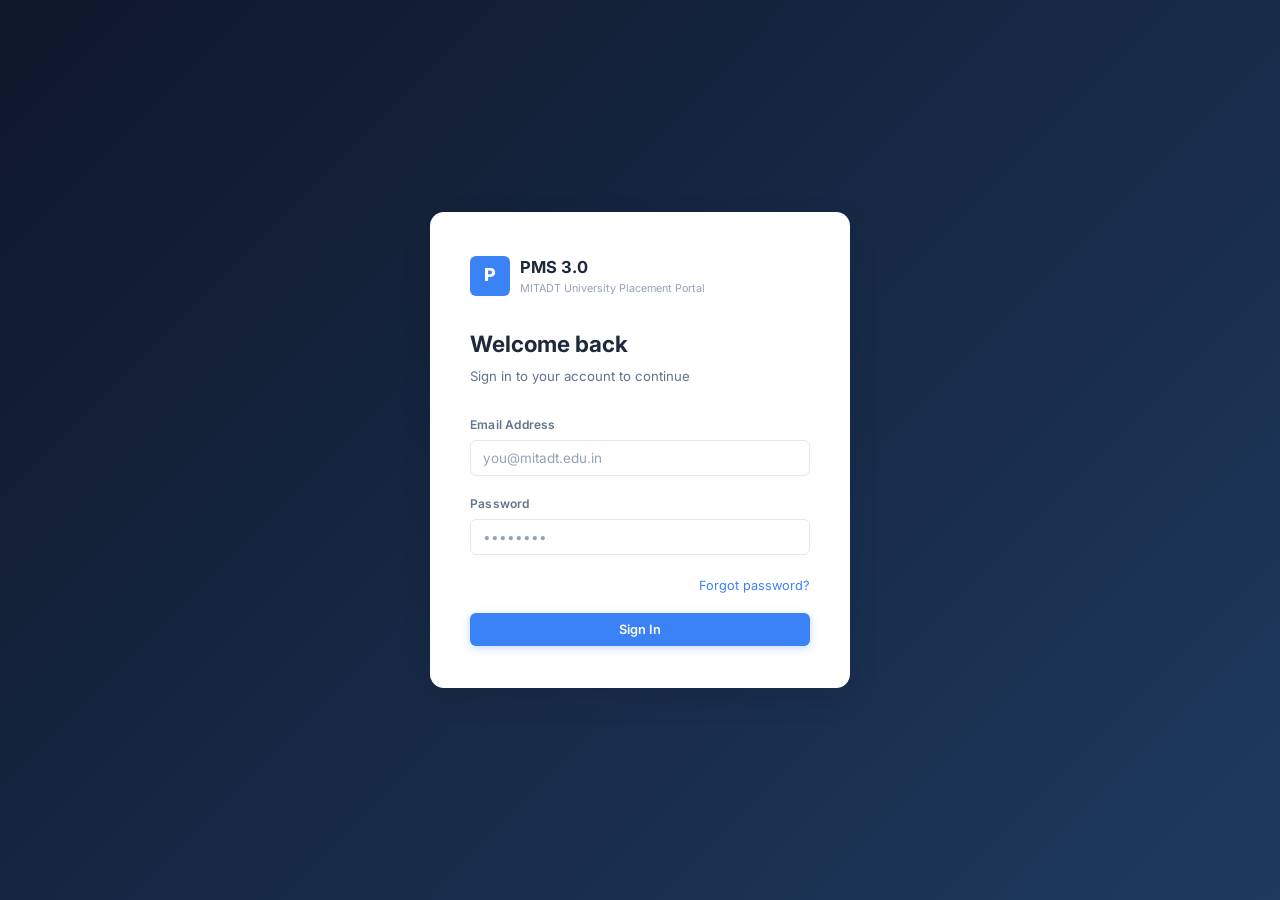
==== frontend/admin-users.html @ 8b7029ff "v3.0 — Full rewrite: batches, classes, notifications, extended profiles, new UI, admin bootstrap, fo" ====
<!DOCTYPE html>
<html lang="en">
<head>
  <meta charset="UTF-8">
  <meta name="viewport" content="width=device-width, initial-scale=1.0">
  <title>User Management — PMS 3.0</title>
  <link rel="stylesheet" href="style.css">
</head>
<body>
  <div class="toast-container" id="toast-container"></div>
  <div class="modal-overlay" id="modal-overlay"><div class="modal" id="modal-content"></div></div>
  <div id="app"></div>
  <script src="common.js"></script>
  <script>
  (async () => {
    const u = auth.getUser();
    if (!u || u.role !== 'admin') { location.href = 'dashboard.html'; return; }
    if (!initPage('admin-users', 'User Management', 'Create and manage all user accounts',
      `<button class="btn btn-primary" id="add-user-btn">${IC.plus} Add User</button>`)) return;

    async function loadUsers() {
      try {
        const users = await api('/admin/users');
        pb().innerHTML = `
          <div class="toolbar">
            <select class="form-control" id="role-filter">
              <option value="">All Roles</option>
              <option value="admin">Admin</option>
              <option value="trainer">Trainer</option>
              <option value="student">Student</option>
            </select>
            <span class="text-muted text-sm toolbar-spacer">${users.length} user(s)</span>
          </div>
          <div class="table-wrapper">
            <table>
              <thead><tr><th>Name</th><th>Email</th><th>Role</th><th>Password</th><th>Created</th><th>Actions</th></tr></thead>
              <tbody id="users-tbody">
                ${renderRows(users)}
              </tbody>
            </table>
          </div>`;

        document.getElementById('role-filter').onchange = async function() {
          const role = this.value;
          const filtered = role ? users.filter(u => u.role === role) : users;
          document.getElementById('users-tbody').innerHTML = renderRows(filtered);
          attachActions();
        };
        attachActions();
      } catch(e) {
        pb().innerHTML = `<div class="empty-state"><h3>Error</h3><p>${e.message}</p></div>`;
      }
    }

    function renderRows(users) {
      if (!users.length) return '<tr><td colspan="6" class="text-center text-muted" style="padding:30px">No users found</td></tr>';
      return users.map(u => `<tr>
        <td><strong>${u.full_name || '—'}</strong></td>
        <td>${u.email}</td>
        <td>${statusBadge(u.role)}</td>
        <td>${u.must_change_password ? '<span class="badge badge-orange">Pending</span>' : '<span class="badge badge-green">Set</span>'}</td>
        <td class="text-muted text-sm">${fmtDate(u.created_at)}</td>
        <td>
          <button class="btn btn-sm btn-danger del-user" data-id="${u.id}" data-name="${u.full_name||u.email}">${IC.trash}</button>
        </td>
      </tr>`).join('');
    }

    function attachActions() {
      document.querySelectorAll('.del-user').forEach(btn => {
        btn.onclick = async () => {
          if (!confirm(`Delete user "${btn.dataset.name}"? This is permanent.`)) return;
          try {
            await api(`/admin/users/${btn.dataset.id}`, { method: 'DELETE' });
            toast('User deleted', 'success'); loadUsers();
          } catch(e) { toast(e.message, 'error'); }
        };
      });
    }

    document.getElementById('add-user-btn').onclick = () => {
      openModal(`<h2>Add New User</h2>
        <div class="form-row">
          <div class="form-group"><label>Full Name</label><input class="form-control" id="nu-name" placeholder="John Doe"></div>
          <div class="form-group"><label>Email</label><input type="email" class="form-control" id="nu-email" placeholder="john@mitadt.edu.in"></div>
        </div>
        <div class="form-group"><label>Role</label>
          <select class="form-control" id="nu-role">
            <option value="student">Student</option>
            <option value="trainer">Trainer</option>
            <option value="admin">Admin</option>
          </select>
        </div>
        <div id="student-extras">
          <div class="form-row">
            <div class="form-group"><label>Enrollment Number</label><input class="form-control" id="nu-enroll" placeholder="MIT2024001"></div>
            <div class="form-group"><label>Branch</label><input class="form-control" id="nu-branch" placeholder="Computer Science"></div>
          </div>
        </div>
        <div class="card mt-1" style="background:#eff6ff;border-color:#bfdbfe;padding:12px">
          <p class="text-sm" style="color:#1d4ed8">Default password = first name (lowercase). User must change it on first login.</p>
        </div>
        <div class="modal-actions">
          <button class="btn btn-secondary" onclick="closeModal()">Cancel</button>
          <button class="btn btn-primary" id="nu-save">Create User</button>
        </div>`);

      document.getElementById('nu-role').onchange = function() {
        document.getElementById('student-extras').classList.toggle('hidden', this.value !== 'student');
      };

      document.getElementById('nu-save').onclick = async () => {
        const full_name = document.getElementById('nu-name').value.trim();
        const email = document.getElementById('nu-email').value.trim();
        const role = document.getElementById('nu-role').value;
        const enrollment_number = document.getElementById('nu-enroll')?.value.trim() || null;
        const branch = document.getElementById('nu-branch')?.value.trim() || null;
        if (!full_name || !email) return toast('Name and email required', 'error');
        try {
          await api('/admin/users', { method: 'POST', body: JSON.stringify({ full_name, email, role, enrollment_number, branch }) });
          toast(`${role} account created! Default password: ${full_name.split(' ')[0].toLowerCase()}`, 'success');
          closeModal(); loadUsers();
        } catch(e) { toast(e.message, 'error'); }
      };
    };

    await loadUsers();
  })();
  </script>
</body>
</html>
---- frontend/style.css ----
@import url('https://fonts.googleapis.com/css2?family=Inter:wght@300;400;500;600;700;800&display=swap');
*,*::before,*::after{box-sizing:border-box;margin:0;padding:0}

:root{
  --white:#ffffff;
  --bg:#f4f6fb;
  --bg-card:#ffffff;
  --sidebar:#0f172a;
  --sidebar-hover:rgba(255,255,255,0.07);
  --sidebar-active:rgba(59,130,246,0.2);
  --text:#1e293b;
  --text-secondary:#64748b;
  --text-muted:#94a3b8;
  --text-sidebar:#cbd5e1;
  --border:#e2e8f0;
  --blue:#3b82f6;
  --blue-dark:#2563eb;
  --blue-light:#eff6ff;
  --green:#10b981;
  --red:#ef4444;
  --orange:#f59e0b;
  --purple:#8b5cf6;
  --cyan:#06b6d4;
  --shadow-sm:0 1px 3px rgba(0,0,0,0.06),0 1px 2px rgba(0,0,0,0.04);
  --shadow-md:0 4px 12px rgba(0,0,0,0.08);
  --shadow-lg:0 10px 30px rgba(0,0,0,0.1);
  --radius-sm:6px;
  --radius-md:10px;
  --radius-lg:14px;
  --transition:0.18s ease;
  --sidebar-w:240px;
}

html{font-size:15px}
body{font-family:'Inter',-apple-system,sans-serif;background:var(--bg);color:var(--text);min-height:100vh;line-height:1.6}
::-webkit-scrollbar{width:5px;height:5px}
::-webkit-scrollbar-track{background:transparent}
::-webkit-scrollbar-thumb{background:#cbd5e1;border-radius:3px}

/* ── Auth ── */
.auth-wrapper{min-height:100vh;display:flex;align-items:center;justify-content:center;background:linear-gradient(135deg,#0f172a 0%,#1e3a5f 100%)}
.auth-card{background:var(--white);border-radius:var(--radius-lg);padding:42px 40px;width:100%;max-width:420px;box-shadow:var(--shadow-lg)}
.auth-logo{display:flex;align-items:center;gap:10px;margin-bottom:28px}
.auth-logo .logo-icon{width:40px;height:40px;background:var(--blue);border-radius:var(--radius-sm);display:flex;align-items:center;justify-content:center;color:#fff;font-size:1.2rem;font-weight:800}
.auth-logo .logo-text{font-size:1.1rem;font-weight:700;color:var(--text)}
.auth-logo .logo-text span{display:block;font-size:0.72rem;font-weight:400;color:var(--text-muted)}
.auth-card h1{font-size:1.5rem;font-weight:700;color:var(--text);margin-bottom:4px}
.auth-card .subtitle{color:var(--text-secondary);font-size:0.88rem;margin-bottom:28px}
.auth-link{color:var(--blue);text-decoration:none;font-size:0.85rem;cursor:pointer}
.auth-link:hover{text-decoration:underline}
.forgot-link{text-align:right;margin-top:-12px;margin-bottom:16px}

/* ── App Layout ── */
.sidebar{width:var(--sidebar-w);background:var(--sidebar);position:fixed;top:0;left:0;bottom:0;display:flex;flex-direction:column;z-index:100;transition:transform var(--transition)}
.sidebar-brand{padding:20px 16px;border-bottom:1px solid rgba(255,255,255,0.06)}
.sidebar-brand .brand-row{display:flex;align-items:center;gap:10px}
.sidebar-brand .b-icon{width:34px;height:34px;background:var(--blue);border-radius:var(--radius-sm);display:flex;align-items:center;justify-content:center;font-size:1rem;font-weight:800;color:#fff;flex-shrink:0}
.sidebar-brand .b-name{font-size:0.95rem;font-weight:700;color:#fff}
.sidebar-brand .b-sub{font-size:0.7rem;color:var(--text-sidebar);opacity:0.7;margin-top:1px}
.sidebar-nav{flex:1;padding:12px 8px;overflow-y:auto;display:flex;flex-direction:column;gap:2px}
.nav-section{font-size:0.68rem;font-weight:600;color:rgba(255,255,255,0.3);text-transform:uppercase;letter-spacing:1px;padding:12px 10px 4px}
.nav-item{display:flex;align-items:center;gap:10px;padding:9px 12px;border-radius:var(--radius-sm);color:var(--text-sidebar);text-decoration:none;font-size:0.87rem;font-weight:500;transition:all var(--transition);cursor:pointer;border:none;background:none;width:100%;text-align:left}
.nav-item:hover{background:var(--sidebar-hover);color:#fff}
.nav-item.active{background:var(--sidebar-active);color:var(--blue)}
.nav-item svg{width:17px;height:17px;flex-shrink:0;opacity:0.8}
.nav-item.active svg{opacity:1}

.sidebar-footer{padding:12px 8px;border-top:1px solid rgba(255,255,255,0.06)}
.user-chip{display:flex;align-items:center;gap:10px;padding:10px 12px;border-radius:var(--radius-sm);background:rgba(255,255,255,0.05);cursor:pointer}
.user-avatar{width:32px;height:32px;border-radius:50%;background:var(--blue);display:flex;align-items:center;justify-content:center;font-weight:700;font-size:0.8rem;color:#fff;flex-shrink:0}
.user-info .uname{font-size:0.82rem;font-weight:600;color:#fff;overflow:hidden;text-overflow:ellipsis;white-space:nowrap;max-width:140px}
.user-info .urole{font-size:0.68rem;color:var(--text-sidebar);opacity:0.7;text-transform:capitalize}

/* ── Main ── */
.main-content{margin-left:var(--sidebar-w);min-height:100vh}
.page-header{padding:22px 28px 18px;background:var(--white);border-bottom:1px solid var(--border);display:flex;align-items:center;justify-content:space-between;flex-wrap:wrap;gap:12px;position:sticky;top:0;z-index:50}
.page-header-left h1{font-size:1.3rem;font-weight:700;color:var(--text)}
.page-header-left p{font-size:0.82rem;color:var(--text-secondary);margin-top:1px}
.page-body{padding:24px 28px 60px}

/* ── Forms ── */
.form-group{margin-bottom:18px}
.form-group label{display:block;font-size:0.8rem;font-weight:600;color:var(--text-secondary);margin-bottom:6px;letter-spacing:0.2px}
.form-control{width:100%;padding:9px 12px;background:var(--white);border:1.5px solid var(--border);border-radius:var(--radius-sm);color:var(--text);font-family:inherit;font-size:0.9rem;transition:border-color var(--transition),box-shadow var(--transition);outline:none}
.form-control:focus{border-color:var(--blue);box-shadow:0 0 0 3px rgba(59,130,246,0.12)}
.form-control::placeholder{color:var(--text-muted)}
select.form-control{appearance:none;background-image:url("data:image/svg+xml,%3Csvg xmlns='http://www.w3.org/2000/svg' width='12' height='12' fill='%2364748b' viewBox='0 0 16 16'%3E%3Cpath d='M8 11L3 6h10z'/%3E%3C/svg%3E");background-repeat:no-repeat;background-position:right 10px center;padding-right:32px}
select.form-control option{background:#fff;color:var(--text)}
.form-row{display:grid;grid-template-columns:1fr 1fr;gap:14px}
textarea.form-control{resize:vertical;min-height:80px}

/* ── Buttons ── */
.btn{display:inline-flex;align-items:center;justify-content:center;gap:7px;padding:9px 18px;border-radius:var(--radius-sm);font-family:inherit;font-size:0.85rem;font-weight:600;cursor:pointer;transition:all var(--transition);border:none;outline:none;text-decoration:none;white-space:nowrap}
.btn-primary{background:var(--blue);color:#fff;box-shadow:0 2px 8px rgba(59,130,246,0.3)}
.btn-primary:hover{background:var(--blue-dark);box-shadow:0 4px 12px rgba(59,130,246,0.4)}
.btn-secondary{background:var(--white);color:var(--text);border:1.5px solid var(--border)}
.btn-secondary:hover{background:var(--bg);border-color:#cbd5e1}
.btn-danger{background:#fef2f2;color:var(--red);border:1.5px solid #fecaca}
.btn-danger:hover{background:#fee2e2}
.btn-success{background:#f0fdf4;color:var(--green);border:1.5px solid #bbf7d0}
.btn-sm{padding:6px 12px;font-size:0.78rem}
.btn-block{width:100%}
.btn:disabled{opacity:0.5;cursor:not-allowed}
.btn-group{display:flex;gap:8px;flex-wrap:wrap;align-items:center}

/* ── Cards ── */
.card{background:var(--bg-card);border:1px solid var(--border);border-radius:var(--radius-lg);padding:22px;box-shadow:var(--shadow-sm)}
.card-header{display:flex;align-items:center;justify-content:space-between;margin-bottom:16px}
.card-header h3{font-size:1rem;font-weight:600;color:var(--text)}

/* ── Stat Cards ── */
.stats-grid{display:grid;grid-template-columns:repeat(auto-fill,minmax(200px,1fr));gap:16px;margin-bottom:24px}
.stat-card{background:var(--bg-card);border:1px solid var(--border);border-radius:var(--radius-lg);padding:20px;box-shadow:var(--shadow-sm);transition:box-shadow var(--transition)}
.stat-card:hover{box-shadow:var(--shadow-md)}
.stat-icon{width:40px;height:40px;border-radius:var(--radius-md);display:flex;align-items:center;justify-content:center;font-size:1.1rem;margin-bottom:12px}
.stat-value{font-size:1.7rem;font-weight:800;color:var(--text);line-height:1}
.stat-label{font-size:0.78rem;color:var(--text-secondary);margin-top:4px}
.stat-trend{font-size:0.75rem;margin-top:6px;font-weight:500}

/* ── Tables ── */
.table-wrapper{overflow-x:auto;border-radius:var(--radius-lg);border:1px solid var(--border);background:var(--bg-card)}
table{width:100%;border-collapse:collapse}
thead th{background:#f8fafc;padding:11px 14px;text-align:left;font-size:0.76rem;font-weight:600;color:var(--text-secondary);text-transform:uppercase;letter-spacing:0.6px;border-bottom:1px solid var(--border);white-space:nowrap}
tbody td{padding:12px 14px;font-size:0.87rem;color:var(--text);border-bottom:1px solid #f1f5f9}
tbody tr:hover{background:#f8fafc}
tbody tr:last-child td{border-bottom:none}

/* ── Badges ── */
.badge{display:inline-flex;align-items:center;padding:3px 9px;border-radius:20px;font-size:0.71rem;font-weight:600;text-transform:capitalize;white-space:nowrap}
.badge-green{background:#dcfce7;color:#15803d}
.badge-red{background:#fee2e2;color:#b91c1c}
.badge-orange{background:#fef3c7;color:#b45309}
.badge-blue{background:#dbeafe;color:#1d4ed8}
.badge-purple{background:#ede9fe;color:#6d28d9}
.badge-cyan{background:#cffafe;color:#0e7490}
.badge-gray{background:#f1f5f9;color:#475569}

/* ── Modal ── */
.modal-overlay{position:fixed;inset:0;background:rgba(15,23,42,0.5);backdrop-filter:blur(3px);display:flex;align-items:center;justify-content:center;z-index:1000;opacity:0;visibility:hidden;transition:all var(--transition)}
.modal-overlay.active{opacity:1;visibility:visible}
.modal{background:var(--white);border-radius:var(--radius-lg);padding:28px;width:90%;max-width:500px;max-height:88vh;overflow-y:auto;box-shadow:var(--shadow-lg);transform:translateY(16px);transition:transform var(--transition)}
.modal-overlay.active .modal{transform:translateY(0)}
.modal h2{font-size:1.1rem;font-weight:700;margin-bottom:20px;color:var(--text)}
.modal-actions{display:flex;gap:10px;justify-content:flex-end;margin-top:22px;padding-top:16px;border-top:1px solid var(--border)}
.modal-lg{max-width:700px}

/* ── Toast ── */
.toast-container{position:fixed;top:18px;right:18px;z-index:2000;display:flex;flex-direction:column;gap:8px}
.toast{padding:12px 18px;border-radius:var(--radius-md);font-size:0.85rem;font-weight:500;box-shadow:var(--shadow-md);animation:slideInToast 0.25s ease-out;max-width:340px;border-left:3px solid transparent}
.toast-success{background:#f0fdf4;color:#15803d;border-color:var(--green)}
.toast-error{background:#fef2f2;color:#b91c1c;border-color:var(--red)}
.toast-info{background:#eff6ff;color:#1d4ed8;border-color:var(--blue)}
@keyframes slideInToast{from{transform:translateX(110%);opacity:0}to{transform:translateX(0);opacity:1}}

/* ── Loading ── */
.spinner{width:32px;height:32px;border:2.5px solid var(--border);border-top-color:var(--blue);border-radius:50%;animation:spin 0.65s linear infinite;margin:40px auto}
@keyframes spin{to{transform:rotate(360deg)}}
.loading-overlay{display:flex;align-items:center;justify-content:center;padding:60px;flex-direction:column;gap:12px;color:var(--text-secondary);font-size:0.85rem}

/* ── Empty State ── */
.empty-state{text-align:center;padding:56px 20px;color:var(--text-muted)}
.empty-state .empty-icon{font-size:2.5rem;margin-bottom:14px;opacity:0.5}
.empty-state h3{font-size:1.05rem;color:var(--text-secondary);margin-bottom:6px;font-weight:600}
.empty-state p{font-size:0.85rem}

/* ── Toolbar ── */
.toolbar{display:flex;align-items:center;gap:10px;margin-bottom:18px;flex-wrap:wrap}
.toolbar .form-control{max-width:200px}
.toolbar-spacer{flex:1}

/* ── Tabs ── */
.tabs{display:flex;gap:0;border-bottom:2px solid var(--border);margin-bottom:22px}
.tab-btn{padding:9px 18px;background:none;border:none;color:var(--text-secondary);font-family:inherit;font-size:0.87rem;font-weight:500;cursor:pointer;position:relative;transition:color var(--transition)}
.tab-btn:hover{color:var(--text)}
.tab-btn.active{color:var(--blue);font-weight:600}
.tab-btn.active::after{content:'';position:absolute;bottom:-2px;left:0;right:0;height:2px;background:var(--blue);border-radius:2px 2px 0 0}

/* ── Notification Card ── */
.notif-card{background:var(--bg-card);border:1px solid var(--border);border-radius:var(--radius-md);padding:14px 16px;display:flex;gap:12px;align-items:flex-start;transition:box-shadow var(--transition)}
.notif-card:hover{box-shadow:var(--shadow-sm)}
.notif-card.unread{border-left:3px solid var(--blue);background:#fafcff}
.notif-dot{width:8px;height:8px;border-radius:50%;background:var(--blue);flex-shrink:0;margin-top:6px}
.notif-body .notif-title{font-size:0.9rem;font-weight:600;color:var(--text)}
.notif-body .notif-msg{font-size:0.82rem;color:var(--text-secondary);margin-top:2px}
.notif-body .notif-meta{font-size:0.72rem;color:var(--text-muted);margin-top:6px}
.notif-list{display:flex;flex-direction:column;gap:8px}

/* ── Batch / Class Cards ── */
.batch-card{background:var(--bg-card);border:1px solid var(--border);border-radius:var(--radius-lg);padding:20px;box-shadow:var(--shadow-sm);transition:box-shadow var(--transition)}
.batch-card:hover{box-shadow:var(--shadow-md)}
.batch-card .batch-name{font-size:1.05rem;font-weight:700;color:var(--text)}
.batch-card .batch-meta{font-size:0.82rem;color:var(--text-secondary);margin-top:4px}
.batch-card .batch-footer{display:flex;align-items:center;justify-content:space-between;margin-top:14px;padding-top:12px;border-top:1px solid var(--border)}
.grid-2{display:grid;grid-template-columns:repeat(auto-fill,minmax(260px,1fr));gap:16px}
.grid-3{display:grid;grid-template-columns:repeat(auto-fill,minmax(300px,1fr));gap:16px}

/* ── Profile ── */
.profile-hero{background:linear-gradient(135deg,#0f172a 0%,#1e3a5f 100%);border-radius:var(--radius-lg);padding:28px;display:flex;gap:20px;align-items:flex-start;margin-bottom:22px}
.profile-avatar-lg{width:72px;height:72px;border-radius:50%;background:var(--blue);display:flex;align-items:center;justify-content:center;font-size:1.8rem;font-weight:800;color:#fff;flex-shrink:0;border:3px solid rgba(255,255,255,0.2)}
.profile-hero-info h2{font-size:1.3rem;font-weight:700;color:#fff}
.profile-hero-info p{font-size:0.85rem;color:rgba(255,255,255,0.6);margin-top:2px}
.profile-hero-info .hero-badges{display:flex;gap:8px;margin-top:10px;flex-wrap:wrap}
.profile-section{background:var(--bg-card);border:1px solid var(--border);border-radius:var(--radius-lg);padding:22px;margin-bottom:16px}
.profile-section h3{font-size:0.95rem;font-weight:600;color:var(--text);margin-bottom:16px;padding-bottom:10px;border-bottom:1px solid var(--border)}
.profile-grid{display:grid;grid-template-columns:1fr 1fr;gap:14px}
.profile-field label{font-size:0.72rem;font-weight:600;color:var(--text-muted);text-transform:uppercase;letter-spacing:0.5px;display:block;margin-bottom:3px}
.profile-field .value{font-size:0.9rem;color:var(--text);font-weight:500}
.profile-field .value a{color:var(--blue);text-decoration:none}
.profile-field .value a:hover{text-decoration:underline}
.json-item{background:var(--bg);border:1px solid var(--border);border-radius:var(--radius-sm);padding:12px;margin-bottom:8px;position:relative}
.json-item-title{font-weight:600;font-size:0.88rem;color:var(--text)}
.json-item-sub{font-size:0.8rem;color:var(--text-secondary);margin-top:2px}
.json-item-remove{position:absolute;top:8px;right:8px;background:none;border:none;color:var(--red);cursor:pointer;font-size:1rem;padding:2px 6px}

/* ── Drive Cards ── */
.drives-grid{display:grid;grid-template-columns:repeat(auto-fill,minmax(300px,1fr));gap:16px}
.drive-card{background:var(--bg-card);border:1px solid var(--border);border-radius:var(--radius-lg);padding:20px;box-shadow:var(--shadow-sm);transition:box-shadow var(--transition)}
.drive-card:hover{box-shadow:var(--shadow-md)}
.drive-company{font-size:1.05rem;font-weight:700;color:var(--text)}
.drive-role{font-size:0.85rem;color:var(--text-secondary);margin-top:2px;margin-bottom:12px}
.drive-meta{display:grid;grid-template-columns:1fr 1fr;gap:8px;margin-bottom:14px}
.drive-meta-item span{display:block;font-size:0.68rem;color:var(--text-muted);text-transform:uppercase;letter-spacing:0.4px}
.drive-meta-item .val{font-size:0.88rem;font-weight:600;color:var(--text)}

/* ── Charts ── */
.charts-grid{display:grid;grid-template-columns:1fr 1fr;gap:18px;margin-top:20px}
.chart-card{background:var(--bg-card);border:1px solid var(--border);border-radius:var(--radius-lg);padding:22px;box-shadow:var(--shadow-sm)}
.chart-card h3{font-size:0.95rem;font-weight:600;margin-bottom:16px;color:var(--text)}
.chart-card canvas{width:100%!important}

/* ── Page transition ── */
.page-enter{animation:fadeUp 0.28s ease-out}
@keyframes fadeUp{from{opacity:0;transform:translateY(10px)}to{opacity:1;transform:translateY(0)}}

/* ── Mobile ── */
.mobile-toggle{display:none;position:fixed;top:14px;left:14px;z-index:200;background:var(--sidebar);border:none;border-radius:var(--radius-sm);padding:8px;color:#fff;cursor:pointer}
.sidebar-backdrop{display:none;position:fixed;inset:0;background:rgba(0,0,0,0.4);z-index:99}
@media(max-width:768px){
  .mobile-toggle{display:flex}
  .sidebar{transform:translateX(-100%)}
  .sidebar.open{transform:translateX(0)}
  .sidebar-backdrop.active{display:block}
  .main-content{margin-left:0}
  .page-header{padding:16px 16px 14px;padding-left:52px}
  .page-body{padding:16px 14px 50px}
  .stats-grid{grid-template-columns:1fr 1fr}
  .form-row,.profile-grid,.charts-grid{grid-template-columns:1fr}
  .drives-grid,.grid-2,.grid-3{grid-template-columns:1fr}
}
@media(max-width:480px){.stats-grid{grid-template-columns:1fr}}

/* ── Utilities ── */
.hidden{display:none!important}
.mt-1{margin-top:8px}.mt-2{margin-top:16px}.mt-3{margin-top:24px}
.mb-1{margin-bottom:8px}.mb-2{margin-bottom:16px}.mb-3{margin-bottom:24px}
.text-center{text-align:center}.text-right{text-align:right}
.text-muted{color:var(--text-muted)}.text-sm{font-size:0.8rem}
.text-blue{color:var(--blue)}.text-green{color:var(--green)}.text-red{color:var(--red)}
.flex-between{display:flex;align-items:center;justify-content:space-between}
.flex-center{display:flex;align-items:center;gap:8px}
.w-full{width:100%}
.divider{height:1px;background:var(--border);margin:16px 0}
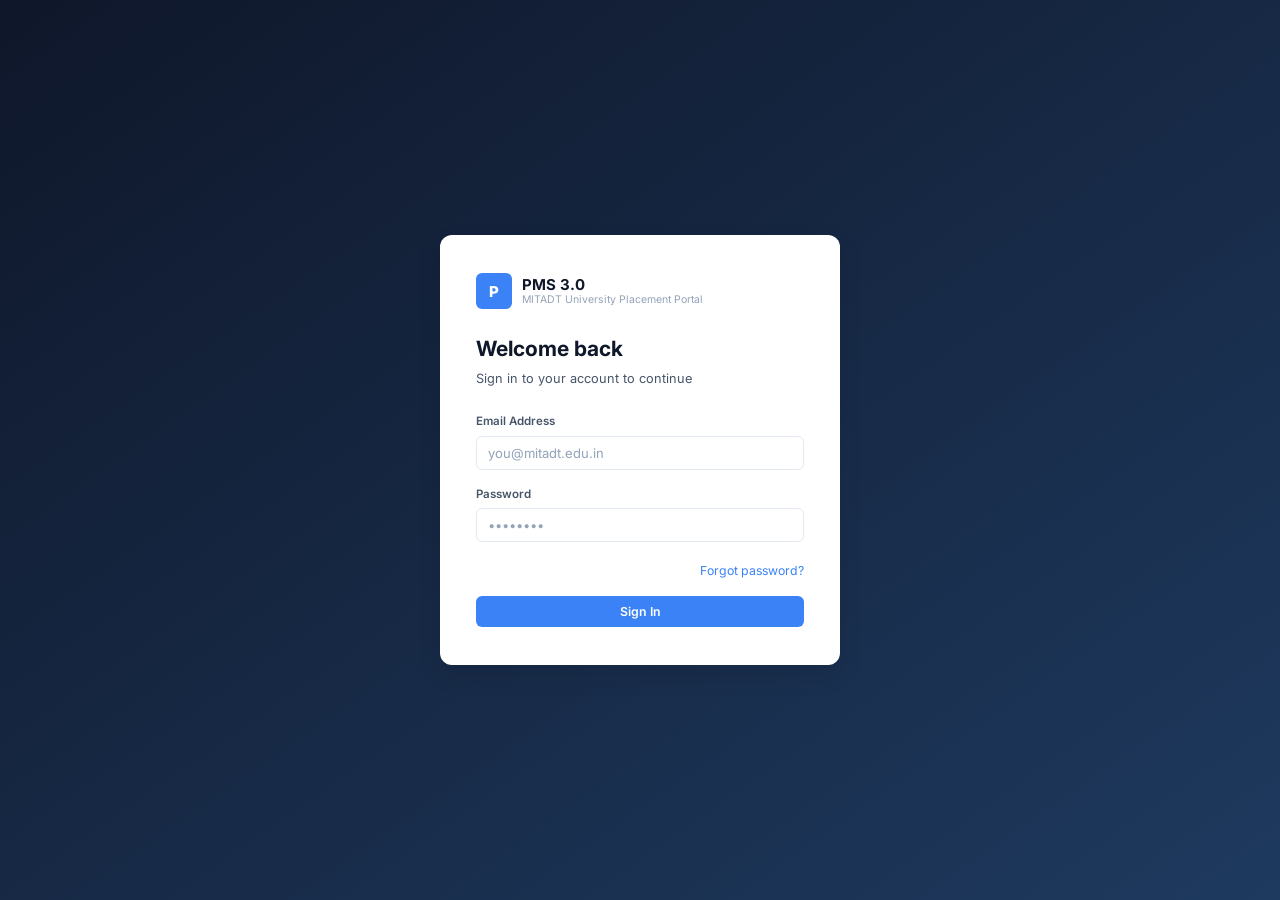
==== commit 86161a1d: "Fix: column errors, CSV bulk upload, secure default passwords, updated Postman docs" ====
--- a/frontend/admin-users.html
+++ b/frontend/admin-users.html
@@ -16,7 +16,7 @@
     const u = auth.getUser();
     if (!u || u.role !== 'admin') { location.href = 'dashboard.html'; return; }
     if (!initPage('admin-users', 'User Management', 'Create and manage all user accounts',
-      `<button class="btn btn-primary" id="add-user-btn">${IC.plus} Add User</button>`)) return;
+      `<button class="btn btn-secondary" id="bulk-btn">⬆ Bulk CSV Upload</button><button class="btn btn-primary" id="add-user-btn">${IC.plus} Add User</button>`)) return;
 
     async function loadUsers() {
       try {
@@ -78,6 +78,60 @@
       });
     }
 
+    document.getElementById('bulk-btn').onclick = () => {
+      openModal(`<h2>Bulk Upload Students / Trainers</h2>
+        <div class="card mb-2" style="background:#eff6ff;border-color:#bfdbfe;padding:12px">
+          <p class="text-sm" style="color:#1d4ed8;font-weight:600">CSV Format (first row = headers):</p>
+          <code style="font-size:0.75rem;color:#1e40af;display:block;margin-top:4px">full_name,email,role,enrollment_number,branch</code>
+          <p class="text-sm mt-1" style="color:#3b82f6">• Student default password = enrollment_number</p>
+          <p class="text-sm" style="color:#3b82f6">• Trainer default password = email prefix (before @)</p>
+        </div>
+        <div class="form-group">
+          <label>Download Template</label>
+          <a href="data:text/csv;charset=utf-8,full_name,email,role,enrollment_number,branch%0AKrish Gupta,krish@student.com,student,CSE2024001,Computer Science%0AVijay Trainer,vijay@pms.com,trainer,," 
+             download="pms_upload_template.csv" class="btn btn-secondary btn-sm">⬇ Download CSV Template</a>
+        </div>
+        <div class="form-group">
+          <label>Upload CSV File</label>
+          <input type="file" class="form-control" id="csv-file" accept=".csv">
+        </div>
+        <div id="bulk-result" class="hidden"></div>
+        <div class="modal-actions">
+          <button class="btn btn-secondary" onclick="closeModal()">Cancel</button>
+          <button class="btn btn-primary" id="bulk-save">Upload</button>
+        </div>`);
+
+      document.getElementById('bulk-save').onclick = async () => {
+        const fileInput = document.getElementById('csv-file');
+        if (!fileInput.files[0]) return toast('Select a CSV file', 'error');
+        const formData = new FormData();
+        formData.append('file', fileInput.files[0]);
+        const btn = document.getElementById('bulk-save');
+        btn.disabled = true; btn.textContent = 'Uploading…';
+        try {
+          const r = await fetch(API + '/admin/users/bulk', {
+            method: 'POST',
+            headers: { 'Authorization': 'Bearer ' + auth.getToken() },
+            body: formData
+          });
+          const d = await r.json();
+          if (!r.ok) throw new Error(d.detail || 'Upload failed');
+          const res = document.getElementById('bulk-result');
+          res.classList.remove('hidden');
+          res.innerHTML = `<div class="card" style="background:#f0fdf4;border-color:#bbf7d0;padding:12px">
+            <p style="color:#15803d;font-weight:600">✅ Created: ${d.created} &nbsp;|&nbsp; Skipped: ${d.skipped_duplicates}</p>
+            ${d.errors.length ? `<p class="text-sm mt-1" style="color:var(--red)">${d.errors.join('<br>')}</p>` : ''}
+            <div class="mt-2" style="max-height:150px;overflow-y:auto">
+              ${d.users.map(u => `<div class="text-sm" style="padding:2px 0">${u.full_name||u.email} — pw: <code>${u.default_password}</code></div>`).join('')}
+            </div>
+          </div>`;
+          toast(`${d.created} user(s) created!`, 'success');
+          loadUsers();
+        } catch(e) { toast(e.message, 'error'); }
+        btn.disabled = false; btn.textContent = 'Upload';
+      };
+    };
+
     document.getElementById('add-user-btn').onclick = () => {
       openModal(`<h2>Add New User</h2>
         <div class="form-row">
--- a/frontend/style.css
+++ b/frontend/style.css
@@ -2,247 +2,248 @@
 *,*::before,*::after{box-sizing:border-box;margin:0;padding:0}
 
 :root{
-  --white:#ffffff;
-  --bg:#f4f6fb;
+  --bg:#f1f5f9;
   --bg-card:#ffffff;
-  --sidebar:#0f172a;
-  --sidebar-hover:rgba(255,255,255,0.07);
-  --sidebar-active:rgba(59,130,246,0.2);
-  --text:#1e293b;
-  --text-secondary:#64748b;
+  --sidebar:#ffffff;
+  --sidebar-border:#e2e8f0;
+  --sidebar-hover:#f1f5f9;
+  --sidebar-active:#eff6ff;
+  --sidebar-active-text:#2563eb;
+  --sidebar-text:#64748b;
+  --sidebar-text-hover:#1e293b;
+  --text:#0f172a;
+  --text-secondary:#475569;
   --text-muted:#94a3b8;
-  --text-sidebar:#cbd5e1;
   --border:#e2e8f0;
   --blue:#3b82f6;
   --blue-dark:#2563eb;
-  --blue-light:#eff6ff;
   --green:#10b981;
   --red:#ef4444;
   --orange:#f59e0b;
   --purple:#8b5cf6;
   --cyan:#06b6d4;
-  --shadow-sm:0 1px 3px rgba(0,0,0,0.06),0 1px 2px rgba(0,0,0,0.04);
-  --shadow-md:0 4px 12px rgba(0,0,0,0.08);
-  --shadow-lg:0 10px 30px rgba(0,0,0,0.1);
+  --shadow-sm:0 1px 2px rgba(0,0,0,0.05),0 1px 3px rgba(0,0,0,0.04);
+  --shadow-md:0 4px 12px rgba(0,0,0,0.07);
+  --shadow-lg:0 10px 25px rgba(0,0,0,0.1);
   --radius-sm:6px;
   --radius-md:10px;
-  --radius-lg:14px;
-  --transition:0.18s ease;
-  --sidebar-w:240px;
+  --radius-lg:12px;
+  --transition:0.15s ease;
+  --sidebar-w:256px;
 }
 
 html{font-size:15px}
-body{font-family:'Inter',-apple-system,sans-serif;background:var(--bg);color:var(--text);min-height:100vh;line-height:1.6}
-::-webkit-scrollbar{width:5px;height:5px}
+body{font-family:'Inter',-apple-system,BlinkMacSystemFont,sans-serif;background:var(--bg);color:var(--text);min-height:100vh;line-height:1.55}
+::-webkit-scrollbar{width:4px;height:4px}
 ::-webkit-scrollbar-track{background:transparent}
-::-webkit-scrollbar-thumb{background:#cbd5e1;border-radius:3px}
+::-webkit-scrollbar-thumb{background:#cbd5e1;border-radius:4px}
 
 /* ── Auth ── */
-.auth-wrapper{min-height:100vh;display:flex;align-items:center;justify-content:center;background:linear-gradient(135deg,#0f172a 0%,#1e3a5f 100%)}
-.auth-card{background:var(--white);border-radius:var(--radius-lg);padding:42px 40px;width:100%;max-width:420px;box-shadow:var(--shadow-lg)}
-.auth-logo{display:flex;align-items:center;gap:10px;margin-bottom:28px}
-.auth-logo .logo-icon{width:40px;height:40px;background:var(--blue);border-radius:var(--radius-sm);display:flex;align-items:center;justify-content:center;color:#fff;font-size:1.2rem;font-weight:800}
-.auth-logo .logo-text{font-size:1.1rem;font-weight:700;color:var(--text)}
-.auth-logo .logo-text span{display:block;font-size:0.72rem;font-weight:400;color:var(--text-muted)}
-.auth-card h1{font-size:1.5rem;font-weight:700;color:var(--text);margin-bottom:4px}
-.auth-card .subtitle{color:var(--text-secondary);font-size:0.88rem;margin-bottom:28px}
-.auth-link{color:var(--blue);text-decoration:none;font-size:0.85rem;cursor:pointer}
+.auth-wrapper{min-height:100vh;display:flex;align-items:center;justify-content:center;background:linear-gradient(145deg,#0f172a 0%,#1e3a5f 100%)}
+.auth-card{background:#fff;border-radius:var(--radius-lg);padding:38px 36px;width:100%;max-width:400px;box-shadow:var(--shadow-lg)}
+.auth-logo{display:flex;align-items:center;gap:10px;margin-bottom:24px}
+.auth-logo .logo-icon{width:36px;height:36px;background:var(--blue);border-radius:var(--radius-sm);display:flex;align-items:center;justify-content:center;color:#fff;font-size:1rem;font-weight:800;flex-shrink:0}
+.auth-logo .logo-text{font-size:1rem;font-weight:700;color:var(--text);line-height:1.2}
+.auth-logo .logo-text span{display:block;font-size:0.7rem;font-weight:400;color:var(--text-muted)}
+.auth-card h1{font-size:1.4rem;font-weight:700;margin-bottom:3px}
+.auth-card .subtitle{color:var(--text-secondary);font-size:0.85rem;margin-bottom:24px}
+.auth-link{color:var(--blue);text-decoration:none;font-size:0.82rem;cursor:pointer}
 .auth-link:hover{text-decoration:underline}
-.forgot-link{text-align:right;margin-top:-12px;margin-bottom:16px}
-
-/* ── App Layout ── */
-.sidebar{width:var(--sidebar-w);background:var(--sidebar);position:fixed;top:0;left:0;bottom:0;display:flex;flex-direction:column;z-index:100;transition:transform var(--transition)}
-.sidebar-brand{padding:20px 16px;border-bottom:1px solid rgba(255,255,255,0.06)}
+
+/* ── Sidebar ── */
+.sidebar{width:var(--sidebar-w);background:var(--sidebar);border-right:1px solid var(--sidebar-border);position:fixed;top:0;left:0;bottom:0;display:flex;flex-direction:column;z-index:100;transition:transform var(--transition)}
+.sidebar-brand{padding:18px 16px 16px;border-bottom:1px solid var(--sidebar-border)}
 .sidebar-brand .brand-row{display:flex;align-items:center;gap:10px}
-.sidebar-brand .b-icon{width:34px;height:34px;background:var(--blue);border-radius:var(--radius-sm);display:flex;align-items:center;justify-content:center;font-size:1rem;font-weight:800;color:#fff;flex-shrink:0}
-.sidebar-brand .b-name{font-size:0.95rem;font-weight:700;color:#fff}
-.sidebar-brand .b-sub{font-size:0.7rem;color:var(--text-sidebar);opacity:0.7;margin-top:1px}
-.sidebar-nav{flex:1;padding:12px 8px;overflow-y:auto;display:flex;flex-direction:column;gap:2px}
-.nav-section{font-size:0.68rem;font-weight:600;color:rgba(255,255,255,0.3);text-transform:uppercase;letter-spacing:1px;padding:12px 10px 4px}
-.nav-item{display:flex;align-items:center;gap:10px;padding:9px 12px;border-radius:var(--radius-sm);color:var(--text-sidebar);text-decoration:none;font-size:0.87rem;font-weight:500;transition:all var(--transition);cursor:pointer;border:none;background:none;width:100%;text-align:left}
-.nav-item:hover{background:var(--sidebar-hover);color:#fff}
-.nav-item.active{background:var(--sidebar-active);color:var(--blue)}
-.nav-item svg{width:17px;height:17px;flex-shrink:0;opacity:0.8}
+.sidebar-brand .b-icon{width:34px;height:34px;background:var(--blue);border-radius:7px;display:flex;align-items:center;justify-content:center;font-size:1rem;font-weight:800;color:#fff;flex-shrink:0}
+.sidebar-brand .b-name{font-size:0.92rem;font-weight:700;color:var(--text);line-height:1.2}
+.sidebar-brand .b-sub{font-size:0.68rem;color:var(--text-muted);margin-top:1px}
+.sidebar-nav{flex:1;padding:12px 10px;overflow-y:auto;display:flex;flex-direction:column;gap:2px}
+.nav-section{font-size:0.64rem;font-weight:600;color:var(--text-muted);text-transform:uppercase;letter-spacing:0.9px;padding:12px 10px 4px}
+.nav-item{display:flex;align-items:center;gap:10px;padding:9px 12px;border-radius:7px;color:var(--sidebar-text);text-decoration:none;font-size:0.86rem;font-weight:500;transition:all var(--transition);cursor:pointer;border:none;background:none;width:100%;text-align:left;white-space:nowrap}
+.nav-item:hover{background:var(--sidebar-hover);color:var(--sidebar-text-hover)}
+.nav-item.active{background:var(--sidebar-active);color:var(--sidebar-active-text);font-weight:600}
+.nav-item svg{width:16px;height:16px;flex-shrink:0;opacity:0.7}
 .nav-item.active svg{opacity:1}
-
-.sidebar-footer{padding:12px 8px;border-top:1px solid rgba(255,255,255,0.06)}
-.user-chip{display:flex;align-items:center;gap:10px;padding:10px 12px;border-radius:var(--radius-sm);background:rgba(255,255,255,0.05);cursor:pointer}
-.user-avatar{width:32px;height:32px;border-radius:50%;background:var(--blue);display:flex;align-items:center;justify-content:center;font-weight:700;font-size:0.8rem;color:#fff;flex-shrink:0}
-.user-info .uname{font-size:0.82rem;font-weight:600;color:#fff;overflow:hidden;text-overflow:ellipsis;white-space:nowrap;max-width:140px}
-.user-info .urole{font-size:0.68rem;color:var(--text-sidebar);opacity:0.7;text-transform:capitalize}
-
-/* ── Main ── */
+.nav-item[style*="red"]{color:var(--red)!important}
+.sidebar-footer{padding:10px 10px 14px;border-top:1px solid var(--sidebar-border)}
+.user-chip{display:flex;align-items:center;gap:10px;padding:9px 12px;border-radius:7px;background:var(--bg)}
+.user-avatar{width:30px;height:30px;border-radius:50%;background:var(--blue);display:flex;align-items:center;justify-content:center;font-weight:700;font-size:0.78rem;color:#fff;flex-shrink:0}
+.user-info .uname{font-size:0.82rem;font-weight:600;color:var(--text);overflow:hidden;text-overflow:ellipsis;white-space:nowrap;max-width:145px}
+.user-info .urole{font-size:0.68rem;color:var(--text-muted);text-transform:capitalize;margin-top:1px}
+
+/* ── Main Content ── */
 .main-content{margin-left:var(--sidebar-w);min-height:100vh}
-.page-header{padding:22px 28px 18px;background:var(--white);border-bottom:1px solid var(--border);display:flex;align-items:center;justify-content:space-between;flex-wrap:wrap;gap:12px;position:sticky;top:0;z-index:50}
-.page-header-left h1{font-size:1.3rem;font-weight:700;color:var(--text)}
-.page-header-left p{font-size:0.82rem;color:var(--text-secondary);margin-top:1px}
-.page-body{padding:24px 28px 60px}
+.page-header{padding:18px 24px 16px;background:#fff;border-bottom:1px solid var(--border);display:flex;align-items:center;justify-content:space-between;flex-wrap:wrap;gap:10px;position:sticky;top:0;z-index:50}
+.page-header-left h1{font-size:1.2rem;font-weight:700;color:var(--text)}
+.page-header-left p{font-size:0.78rem;color:var(--text-secondary);margin-top:1px}
+.page-body{padding:20px 24px 50px}
 
 /* ── Forms ── */
-.form-group{margin-bottom:18px}
-.form-group label{display:block;font-size:0.8rem;font-weight:600;color:var(--text-secondary);margin-bottom:6px;letter-spacing:0.2px}
-.form-control{width:100%;padding:9px 12px;background:var(--white);border:1.5px solid var(--border);border-radius:var(--radius-sm);color:var(--text);font-family:inherit;font-size:0.9rem;transition:border-color var(--transition),box-shadow var(--transition);outline:none}
-.form-control:focus{border-color:var(--blue);box-shadow:0 0 0 3px rgba(59,130,246,0.12)}
+.form-group{margin-bottom:16px}
+.form-group label{display:block;font-size:0.77rem;font-weight:600;color:var(--text-secondary);margin-bottom:5px}
+.form-control{width:100%;padding:8px 11px;background:#fff;border:1.5px solid var(--border);border-radius:var(--radius-sm);color:var(--text);font-family:inherit;font-size:0.87rem;transition:border-color var(--transition),box-shadow var(--transition);outline:none}
+.form-control:focus{border-color:var(--blue);box-shadow:0 0 0 3px rgba(59,130,246,0.1)}
 .form-control::placeholder{color:var(--text-muted)}
-select.form-control{appearance:none;background-image:url("data:image/svg+xml,%3Csvg xmlns='http://www.w3.org/2000/svg' width='12' height='12' fill='%2364748b' viewBox='0 0 16 16'%3E%3Cpath d='M8 11L3 6h10z'/%3E%3C/svg%3E");background-repeat:no-repeat;background-position:right 10px center;padding-right:32px}
+select.form-control{appearance:none;background-image:url("data:image/svg+xml,%3Csvg xmlns='http://www.w3.org/2000/svg' width='11' height='11' fill='%2364748b' viewBox='0 0 16 16'%3E%3Cpath d='M8 11L3 6h10z'/%3E%3C/svg%3E");background-repeat:no-repeat;background-position:right 10px center;background-color:#fff;padding-right:30px}
 select.form-control option{background:#fff;color:var(--text)}
-.form-row{display:grid;grid-template-columns:1fr 1fr;gap:14px}
-textarea.form-control{resize:vertical;min-height:80px}
+.form-row{display:grid;grid-template-columns:1fr 1fr;gap:12px}
+textarea.form-control{resize:vertical;min-height:72px}
 
 /* ── Buttons ── */
-.btn{display:inline-flex;align-items:center;justify-content:center;gap:7px;padding:9px 18px;border-radius:var(--radius-sm);font-family:inherit;font-size:0.85rem;font-weight:600;cursor:pointer;transition:all var(--transition);border:none;outline:none;text-decoration:none;white-space:nowrap}
-.btn-primary{background:var(--blue);color:#fff;box-shadow:0 2px 8px rgba(59,130,246,0.3)}
-.btn-primary:hover{background:var(--blue-dark);box-shadow:0 4px 12px rgba(59,130,246,0.4)}
-.btn-secondary{background:var(--white);color:var(--text);border:1.5px solid var(--border)}
-.btn-secondary:hover{background:var(--bg);border-color:#cbd5e1}
+.btn{display:inline-flex;align-items:center;justify-content:center;gap:6px;padding:8px 16px;border-radius:var(--radius-sm);font-family:inherit;font-size:0.82rem;font-weight:600;cursor:pointer;transition:all var(--transition);border:none;outline:none;text-decoration:none;white-space:nowrap}
+.btn-primary{background:var(--blue);color:#fff}
+.btn-primary:hover{background:var(--blue-dark)}
+.btn-secondary{background:#fff;color:var(--text);border:1.5px solid var(--border)}
+.btn-secondary:hover{background:#f8fafc;border-color:#cbd5e1}
 .btn-danger{background:#fef2f2;color:var(--red);border:1.5px solid #fecaca}
 .btn-danger:hover{background:#fee2e2}
 .btn-success{background:#f0fdf4;color:var(--green);border:1.5px solid #bbf7d0}
-.btn-sm{padding:6px 12px;font-size:0.78rem}
+.btn-sm{padding:5px 11px;font-size:0.76rem}
 .btn-block{width:100%}
 .btn:disabled{opacity:0.5;cursor:not-allowed}
-.btn-group{display:flex;gap:8px;flex-wrap:wrap;align-items:center}
+.btn-group{display:flex;gap:7px;flex-wrap:wrap;align-items:center}
+.btn svg{width:13px;height:13px}
 
 /* ── Cards ── */
-.card{background:var(--bg-card);border:1px solid var(--border);border-radius:var(--radius-lg);padding:22px;box-shadow:var(--shadow-sm)}
-.card-header{display:flex;align-items:center;justify-content:space-between;margin-bottom:16px}
-.card-header h3{font-size:1rem;font-weight:600;color:var(--text)}
+.card{background:var(--bg-card);border:1px solid var(--border);border-radius:var(--radius-lg);padding:18px;box-shadow:var(--shadow-sm)}
+.card-header{display:flex;align-items:center;justify-content:space-between;margin-bottom:14px}
+.card-header h3{font-size:0.92rem;font-weight:600;color:var(--text)}
 
 /* ── Stat Cards ── */
-.stats-grid{display:grid;grid-template-columns:repeat(auto-fill,minmax(200px,1fr));gap:16px;margin-bottom:24px}
-.stat-card{background:var(--bg-card);border:1px solid var(--border);border-radius:var(--radius-lg);padding:20px;box-shadow:var(--shadow-sm);transition:box-shadow var(--transition)}
+.stats-grid{display:grid;grid-template-columns:repeat(auto-fill,minmax(170px,1fr));gap:14px;margin-bottom:20px}
+.stat-card{background:var(--bg-card);border:1px solid var(--border);border-radius:var(--radius-lg);padding:18px 16px;box-shadow:var(--shadow-sm);transition:box-shadow var(--transition)}
 .stat-card:hover{box-shadow:var(--shadow-md)}
-.stat-icon{width:40px;height:40px;border-radius:var(--radius-md);display:flex;align-items:center;justify-content:center;font-size:1.1rem;margin-bottom:12px}
-.stat-value{font-size:1.7rem;font-weight:800;color:var(--text);line-height:1}
-.stat-label{font-size:0.78rem;color:var(--text-secondary);margin-top:4px}
-.stat-trend{font-size:0.75rem;margin-top:6px;font-weight:500}
+/* Stat icon: small colored dot/square, NOT emoji */
+.stat-icon{width:32px;height:32px;border-radius:8px;display:flex;align-items:center;justify-content:center;margin-bottom:12px;font-size:0.9rem;line-height:1}
+.stat-value{font-size:1.6rem;font-weight:800;color:var(--text);line-height:1}
+.stat-label{font-size:0.74rem;color:var(--text-secondary);margin-top:3px;font-weight:500}
 
 /* ── Tables ── */
-.table-wrapper{overflow-x:auto;border-radius:var(--radius-lg);border:1px solid var(--border);background:var(--bg-card)}
+.table-wrapper{overflow-x:auto;border-radius:var(--radius-lg);border:1px solid var(--border);background:var(--bg-card);box-shadow:var(--shadow-sm)}
 table{width:100%;border-collapse:collapse}
-thead th{background:#f8fafc;padding:11px 14px;text-align:left;font-size:0.76rem;font-weight:600;color:var(--text-secondary);text-transform:uppercase;letter-spacing:0.6px;border-bottom:1px solid var(--border);white-space:nowrap}
-tbody td{padding:12px 14px;font-size:0.87rem;color:var(--text);border-bottom:1px solid #f1f5f9}
-tbody tr:hover{background:#f8fafc}
+thead th{background:#f8fafc;padding:10px 14px;text-align:left;font-size:0.72rem;font-weight:600;color:var(--text-secondary);text-transform:uppercase;letter-spacing:0.5px;border-bottom:1px solid var(--border);white-space:nowrap}
+tbody td{padding:11px 14px;font-size:0.85rem;color:var(--text);border-bottom:1px solid #f1f5f9;vertical-align:middle}
+tbody tr:hover{background:#fafafa}
 tbody tr:last-child td{border-bottom:none}
 
 /* ── Badges ── */
-.badge{display:inline-flex;align-items:center;padding:3px 9px;border-radius:20px;font-size:0.71rem;font-weight:600;text-transform:capitalize;white-space:nowrap}
+.badge{display:inline-flex;align-items:center;padding:2px 8px;border-radius:20px;font-size:0.68rem;font-weight:600;text-transform:capitalize;white-space:nowrap}
 .badge-green{background:#dcfce7;color:#15803d}
 .badge-red{background:#fee2e2;color:#b91c1c}
-.badge-orange{background:#fef3c7;color:#b45309}
+.badge-orange{background:#fef3c7;color:#92400e}
 .badge-blue{background:#dbeafe;color:#1d4ed8}
 .badge-purple{background:#ede9fe;color:#6d28d9}
 .badge-cyan{background:#cffafe;color:#0e7490}
 .badge-gray{background:#f1f5f9;color:#475569}
 
 /* ── Modal ── */
-.modal-overlay{position:fixed;inset:0;background:rgba(15,23,42,0.5);backdrop-filter:blur(3px);display:flex;align-items:center;justify-content:center;z-index:1000;opacity:0;visibility:hidden;transition:all var(--transition)}
+.modal-overlay{position:fixed;inset:0;background:rgba(15,23,42,0.45);backdrop-filter:blur(2px);display:flex;align-items:center;justify-content:center;z-index:1000;opacity:0;visibility:hidden;transition:all var(--transition)}
 .modal-overlay.active{opacity:1;visibility:visible}
-.modal{background:var(--white);border-radius:var(--radius-lg);padding:28px;width:90%;max-width:500px;max-height:88vh;overflow-y:auto;box-shadow:var(--shadow-lg);transform:translateY(16px);transition:transform var(--transition)}
+.modal{background:#fff;border-radius:var(--radius-lg);padding:24px;width:90%;max-width:480px;max-height:88vh;overflow-y:auto;box-shadow:var(--shadow-lg);transform:translateY(12px);transition:transform var(--transition)}
 .modal-overlay.active .modal{transform:translateY(0)}
-.modal h2{font-size:1.1rem;font-weight:700;margin-bottom:20px;color:var(--text)}
-.modal-actions{display:flex;gap:10px;justify-content:flex-end;margin-top:22px;padding-top:16px;border-top:1px solid var(--border)}
-.modal-lg{max-width:700px}
+.modal h2{font-size:1rem;font-weight:700;margin-bottom:18px;color:var(--text)}
+.modal-actions{display:flex;gap:8px;justify-content:flex-end;margin-top:20px;padding-top:14px;border-top:1px solid var(--border)}
+.modal-lg{max-width:660px}
 
 /* ── Toast ── */
-.toast-container{position:fixed;top:18px;right:18px;z-index:2000;display:flex;flex-direction:column;gap:8px}
-.toast{padding:12px 18px;border-radius:var(--radius-md);font-size:0.85rem;font-weight:500;box-shadow:var(--shadow-md);animation:slideInToast 0.25s ease-out;max-width:340px;border-left:3px solid transparent}
+.toast-container{position:fixed;top:16px;right:16px;z-index:2000;display:flex;flex-direction:column;gap:7px}
+.toast{padding:10px 16px;border-radius:var(--radius-md);font-size:0.82rem;font-weight:500;box-shadow:var(--shadow-md);animation:slideInToast 0.2s ease-out;max-width:320px;border-left:3px solid transparent}
 .toast-success{background:#f0fdf4;color:#15803d;border-color:var(--green)}
 .toast-error{background:#fef2f2;color:#b91c1c;border-color:var(--red)}
 .toast-info{background:#eff6ff;color:#1d4ed8;border-color:var(--blue)}
 @keyframes slideInToast{from{transform:translateX(110%);opacity:0}to{transform:translateX(0);opacity:1}}
 
-/* ── Loading ── */
-.spinner{width:32px;height:32px;border:2.5px solid var(--border);border-top-color:var(--blue);border-radius:50%;animation:spin 0.65s linear infinite;margin:40px auto}
+/* ── Spinner ── */
+.spinner{width:28px;height:28px;border:2.5px solid var(--border);border-top-color:var(--blue);border-radius:50%;animation:spin 0.6s linear infinite;margin:36px auto}
 @keyframes spin{to{transform:rotate(360deg)}}
-.loading-overlay{display:flex;align-items:center;justify-content:center;padding:60px;flex-direction:column;gap:12px;color:var(--text-secondary);font-size:0.85rem}
+.loading-overlay{display:flex;align-items:center;justify-content:center;padding:52px;flex-direction:column;gap:10px;color:var(--text-secondary);font-size:0.82rem}
 
 /* ── Empty State ── */
-.empty-state{text-align:center;padding:56px 20px;color:var(--text-muted)}
-.empty-state .empty-icon{font-size:2.5rem;margin-bottom:14px;opacity:0.5}
-.empty-state h3{font-size:1.05rem;color:var(--text-secondary);margin-bottom:6px;font-weight:600}
-.empty-state p{font-size:0.85rem}
+.empty-state{text-align:center;padding:50px 20px;color:var(--text-muted)}
+.empty-icon{font-size:1.8rem;margin-bottom:12px;opacity:0.6;display:block}
+.empty-state h3{font-size:1rem;color:var(--text-secondary);margin-bottom:5px;font-weight:600}
+.empty-state p{font-size:0.82rem}
 
 /* ── Toolbar ── */
-.toolbar{display:flex;align-items:center;gap:10px;margin-bottom:18px;flex-wrap:wrap}
-.toolbar .form-control{max-width:200px}
+.toolbar{display:flex;align-items:center;gap:9px;margin-bottom:16px;flex-wrap:wrap}
+.toolbar .form-control{max-width:190px}
 .toolbar-spacer{flex:1}
 
 /* ── Tabs ── */
-.tabs{display:flex;gap:0;border-bottom:2px solid var(--border);margin-bottom:22px}
-.tab-btn{padding:9px 18px;background:none;border:none;color:var(--text-secondary);font-family:inherit;font-size:0.87rem;font-weight:500;cursor:pointer;position:relative;transition:color var(--transition)}
+.tabs{display:flex;border-bottom:2px solid var(--border);margin-bottom:18px}
+.tab-btn{padding:8px 16px;background:none;border:none;color:var(--text-secondary);font-family:inherit;font-size:0.84rem;font-weight:500;cursor:pointer;position:relative;transition:color var(--transition)}
 .tab-btn:hover{color:var(--text)}
 .tab-btn.active{color:var(--blue);font-weight:600}
 .tab-btn.active::after{content:'';position:absolute;bottom:-2px;left:0;right:0;height:2px;background:var(--blue);border-radius:2px 2px 0 0}
 
-/* ── Notification Card ── */
-.notif-card{background:var(--bg-card);border:1px solid var(--border);border-radius:var(--radius-md);padding:14px 16px;display:flex;gap:12px;align-items:flex-start;transition:box-shadow var(--transition)}
-.notif-card:hover{box-shadow:var(--shadow-sm)}
+/* ── Notifications ── */
+.notif-card{background:var(--bg-card);border:1px solid var(--border);border-radius:var(--radius-md);padding:12px 14px;display:flex;gap:10px;align-items:flex-start;transition:box-shadow var(--transition)}
 .notif-card.unread{border-left:3px solid var(--blue);background:#fafcff}
-.notif-dot{width:8px;height:8px;border-radius:50%;background:var(--blue);flex-shrink:0;margin-top:6px}
-.notif-body .notif-title{font-size:0.9rem;font-weight:600;color:var(--text)}
-.notif-body .notif-msg{font-size:0.82rem;color:var(--text-secondary);margin-top:2px}
-.notif-body .notif-meta{font-size:0.72rem;color:var(--text-muted);margin-top:6px}
-.notif-list{display:flex;flex-direction:column;gap:8px}
+.notif-dot{width:7px;height:7px;border-radius:50%;background:var(--blue);flex-shrink:0;margin-top:5px}
+.notif-list{display:flex;flex-direction:column;gap:7px}
+.notif-body .notif-title{font-size:0.87rem;font-weight:600;color:var(--text)}
+.notif-body .notif-msg{font-size:0.8rem;color:var(--text-secondary);margin-top:2px;line-height:1.45}
+.notif-body .notif-meta{font-size:0.7rem;color:var(--text-muted);margin-top:5px}
 
 /* ── Batch / Class Cards ── */
-.batch-card{background:var(--bg-card);border:1px solid var(--border);border-radius:var(--radius-lg);padding:20px;box-shadow:var(--shadow-sm);transition:box-shadow var(--transition)}
+.batch-card{background:var(--bg-card);border:1px solid var(--border);border-radius:var(--radius-lg);padding:16px 18px;box-shadow:var(--shadow-sm);transition:box-shadow var(--transition)}
 .batch-card:hover{box-shadow:var(--shadow-md)}
-.batch-card .batch-name{font-size:1.05rem;font-weight:700;color:var(--text)}
-.batch-card .batch-meta{font-size:0.82rem;color:var(--text-secondary);margin-top:4px}
-.batch-card .batch-footer{display:flex;align-items:center;justify-content:space-between;margin-top:14px;padding-top:12px;border-top:1px solid var(--border)}
-.grid-2{display:grid;grid-template-columns:repeat(auto-fill,minmax(260px,1fr));gap:16px}
-.grid-3{display:grid;grid-template-columns:repeat(auto-fill,minmax(300px,1fr));gap:16px}
+.batch-card .batch-name{font-size:0.95rem;font-weight:700;color:var(--text)}
+.batch-card .batch-meta{font-size:0.78rem;color:var(--text-secondary);margin-top:3px}
+.batch-card .batch-footer{display:flex;align-items:center;justify-content:space-between;margin-top:12px;padding-top:10px;border-top:1px solid var(--border)}
+.grid-2{display:grid;grid-template-columns:repeat(auto-fill,minmax(240px,1fr));gap:14px}
+.grid-3{display:grid;grid-template-columns:repeat(auto-fill,minmax(280px,1fr));gap:14px}
 
 /* ── Profile ── */
-.profile-hero{background:linear-gradient(135deg,#0f172a 0%,#1e3a5f 100%);border-radius:var(--radius-lg);padding:28px;display:flex;gap:20px;align-items:flex-start;margin-bottom:22px}
-.profile-avatar-lg{width:72px;height:72px;border-radius:50%;background:var(--blue);display:flex;align-items:center;justify-content:center;font-size:1.8rem;font-weight:800;color:#fff;flex-shrink:0;border:3px solid rgba(255,255,255,0.2)}
-.profile-hero-info h2{font-size:1.3rem;font-weight:700;color:#fff}
-.profile-hero-info p{font-size:0.85rem;color:rgba(255,255,255,0.6);margin-top:2px}
-.profile-hero-info .hero-badges{display:flex;gap:8px;margin-top:10px;flex-wrap:wrap}
-.profile-section{background:var(--bg-card);border:1px solid var(--border);border-radius:var(--radius-lg);padding:22px;margin-bottom:16px}
-.profile-section h3{font-size:0.95rem;font-weight:600;color:var(--text);margin-bottom:16px;padding-bottom:10px;border-bottom:1px solid var(--border)}
-.profile-grid{display:grid;grid-template-columns:1fr 1fr;gap:14px}
-.profile-field label{font-size:0.72rem;font-weight:600;color:var(--text-muted);text-transform:uppercase;letter-spacing:0.5px;display:block;margin-bottom:3px}
-.profile-field .value{font-size:0.9rem;color:var(--text);font-weight:500}
+.profile-hero{background:linear-gradient(135deg,#1e293b 0%,#1e3a5f 100%);border-radius:var(--radius-lg);padding:22px 24px;display:flex;gap:18px;align-items:flex-start;margin-bottom:18px}
+.profile-avatar-lg{width:60px;height:60px;border-radius:50%;background:var(--blue);display:flex;align-items:center;justify-content:center;font-size:1.5rem;font-weight:800;color:#fff;flex-shrink:0;border:2px solid rgba(255,255,255,0.2)}
+.profile-hero-info h2{font-size:1.15rem;font-weight:700;color:#fff}
+.profile-hero-info p{font-size:0.8rem;color:rgba(255,255,255,0.55);margin-top:2px}
+.profile-hero-info .hero-badges{display:flex;gap:7px;margin-top:8px;flex-wrap:wrap}
+.profile-section{background:var(--bg-card);border:1px solid var(--border);border-radius:var(--radius-lg);padding:18px;margin-bottom:14px}
+.profile-section h3{font-size:0.88rem;font-weight:600;color:var(--text);margin-bottom:14px;padding-bottom:9px;border-bottom:1px solid var(--border)}
+.profile-grid{display:grid;grid-template-columns:1fr 1fr;gap:12px}
+.profile-field label{font-size:0.68rem;font-weight:600;color:var(--text-muted);text-transform:uppercase;letter-spacing:0.4px;display:block;margin-bottom:2px}
+.profile-field .value{font-size:0.87rem;color:var(--text);font-weight:500}
 .profile-field .value a{color:var(--blue);text-decoration:none}
 .profile-field .value a:hover{text-decoration:underline}
-.json-item{background:var(--bg);border:1px solid var(--border);border-radius:var(--radius-sm);padding:12px;margin-bottom:8px;position:relative}
-.json-item-title{font-weight:600;font-size:0.88rem;color:var(--text)}
-.json-item-sub{font-size:0.8rem;color:var(--text-secondary);margin-top:2px}
-.json-item-remove{position:absolute;top:8px;right:8px;background:none;border:none;color:var(--red);cursor:pointer;font-size:1rem;padding:2px 6px}
+.json-item{background:var(--bg);border:1px solid var(--border);border-radius:var(--radius-sm);padding:10px 12px;margin-bottom:7px;position:relative}
+.json-item-title{font-weight:600;font-size:0.85rem;color:var(--text)}
+.json-item-sub{font-size:0.77rem;color:var(--text-secondary);margin-top:2px}
+.json-item-remove{position:absolute;top:6px;right:8px;background:none;border:none;color:var(--text-muted);cursor:pointer;font-size:0.85rem;padding:2px 5px;line-height:1}
+.json-item-remove:hover{color:var(--red)}
 
 /* ── Drive Cards ── */
-.drives-grid{display:grid;grid-template-columns:repeat(auto-fill,minmax(300px,1fr));gap:16px}
-.drive-card{background:var(--bg-card);border:1px solid var(--border);border-radius:var(--radius-lg);padding:20px;box-shadow:var(--shadow-sm);transition:box-shadow var(--transition)}
+.drives-grid{display:grid;grid-template-columns:repeat(auto-fill,minmax(280px,1fr));gap:14px}
+.drive-card{background:var(--bg-card);border:1px solid var(--border);border-radius:var(--radius-lg);padding:16px 18px;box-shadow:var(--shadow-sm);transition:box-shadow var(--transition)}
 .drive-card:hover{box-shadow:var(--shadow-md)}
-.drive-company{font-size:1.05rem;font-weight:700;color:var(--text)}
-.drive-role{font-size:0.85rem;color:var(--text-secondary);margin-top:2px;margin-bottom:12px}
-.drive-meta{display:grid;grid-template-columns:1fr 1fr;gap:8px;margin-bottom:14px}
-.drive-meta-item span{display:block;font-size:0.68rem;color:var(--text-muted);text-transform:uppercase;letter-spacing:0.4px}
-.drive-meta-item .val{font-size:0.88rem;font-weight:600;color:var(--text)}
+.drive-company{font-size:0.95rem;font-weight:700;color:var(--text)}
+.drive-role{font-size:0.82rem;color:var(--text-secondary);margin-top:2px;margin-bottom:10px}
+.drive-meta{display:grid;grid-template-columns:1fr 1fr;gap:8px;margin-bottom:12px}
+.drive-meta-item span{display:block;font-size:0.65rem;color:var(--text-muted);text-transform:uppercase;letter-spacing:0.3px}
+.drive-meta-item .val{font-size:0.85rem;font-weight:600;color:var(--text);margin-top:1px}
 
 /* ── Charts ── */
-.charts-grid{display:grid;grid-template-columns:1fr 1fr;gap:18px;margin-top:20px}
-.chart-card{background:var(--bg-card);border:1px solid var(--border);border-radius:var(--radius-lg);padding:22px;box-shadow:var(--shadow-sm)}
-.chart-card h3{font-size:0.95rem;font-weight:600;margin-bottom:16px;color:var(--text)}
+.charts-grid{display:grid;grid-template-columns:1fr 1fr;gap:16px;margin-top:18px}
+.chart-card{background:var(--bg-card);border:1px solid var(--border);border-radius:var(--radius-lg);padding:18px;box-shadow:var(--shadow-sm)}
+.chart-card h3{font-size:0.88rem;font-weight:600;margin-bottom:14px;color:var(--text)}
 .chart-card canvas{width:100%!important}
 
 /* ── Page transition ── */
-.page-enter{animation:fadeUp 0.28s ease-out}
-@keyframes fadeUp{from{opacity:0;transform:translateY(10px)}to{opacity:1;transform:translateY(0)}}
+.page-enter{animation:fadeUp 0.22s ease-out}
+@keyframes fadeUp{from{opacity:0;transform:translateY(8px)}to{opacity:1;transform:translateY(0)}}
 
 /* ── Mobile ── */
-.mobile-toggle{display:none;position:fixed;top:14px;left:14px;z-index:200;background:var(--sidebar);border:none;border-radius:var(--radius-sm);padding:8px;color:#fff;cursor:pointer}
-.sidebar-backdrop{display:none;position:fixed;inset:0;background:rgba(0,0,0,0.4);z-index:99}
+.mobile-toggle{display:none;position:fixed;top:12px;left:12px;z-index:200;background:var(--blue);border:none;border-radius:var(--radius-sm);padding:7px;color:#fff;cursor:pointer}
+.sidebar-backdrop{display:none;position:fixed;inset:0;background:rgba(0,0,0,0.35);z-index:99}
 @media(max-width:768px){
   .mobile-toggle{display:flex}
   .sidebar{transform:translateX(-100%)}
   .sidebar.open{transform:translateX(0)}
   .sidebar-backdrop.active{display:block}
   .main-content{margin-left:0}
-  .page-header{padding:16px 16px 14px;padding-left:52px}
-  .page-body{padding:16px 14px 50px}
+  .page-header{padding:14px 14px 12px;padding-left:48px}
+  .page-body{padding:14px 12px 44px}
   .stats-grid{grid-template-columns:1fr 1fr}
   .form-row,.profile-grid,.charts-grid{grid-template-columns:1fr}
   .drives-grid,.grid-2,.grid-3{grid-template-columns:1fr}
@@ -251,12 +252,13 @@
 
 /* ── Utilities ── */
 .hidden{display:none!important}
-.mt-1{margin-top:8px}.mt-2{margin-top:16px}.mt-3{margin-top:24px}
-.mb-1{margin-bottom:8px}.mb-2{margin-bottom:16px}.mb-3{margin-bottom:24px}
+.mt-1{margin-top:7px}.mt-2{margin-top:14px}.mt-3{margin-top:20px}
+.mb-1{margin-bottom:7px}.mb-2{margin-bottom:14px}.mb-3{margin-bottom:20px}
 .text-center{text-align:center}.text-right{text-align:right}
-.text-muted{color:var(--text-muted)}.text-sm{font-size:0.8rem}
+.text-muted{color:var(--text-muted)}.text-sm{font-size:0.78rem}
 .text-blue{color:var(--blue)}.text-green{color:var(--green)}.text-red{color:var(--red)}
 .flex-between{display:flex;align-items:center;justify-content:space-between}
-.flex-center{display:flex;align-items:center;gap:8px}
+.flex-center{display:flex;align-items:center;gap:7px}
 .w-full{width:100%}
-.divider{height:1px;background:var(--border);margin:16px 0}
+.divider{height:1px;background:var(--border);margin:14px 0}
+.gap-2{gap:14px}
